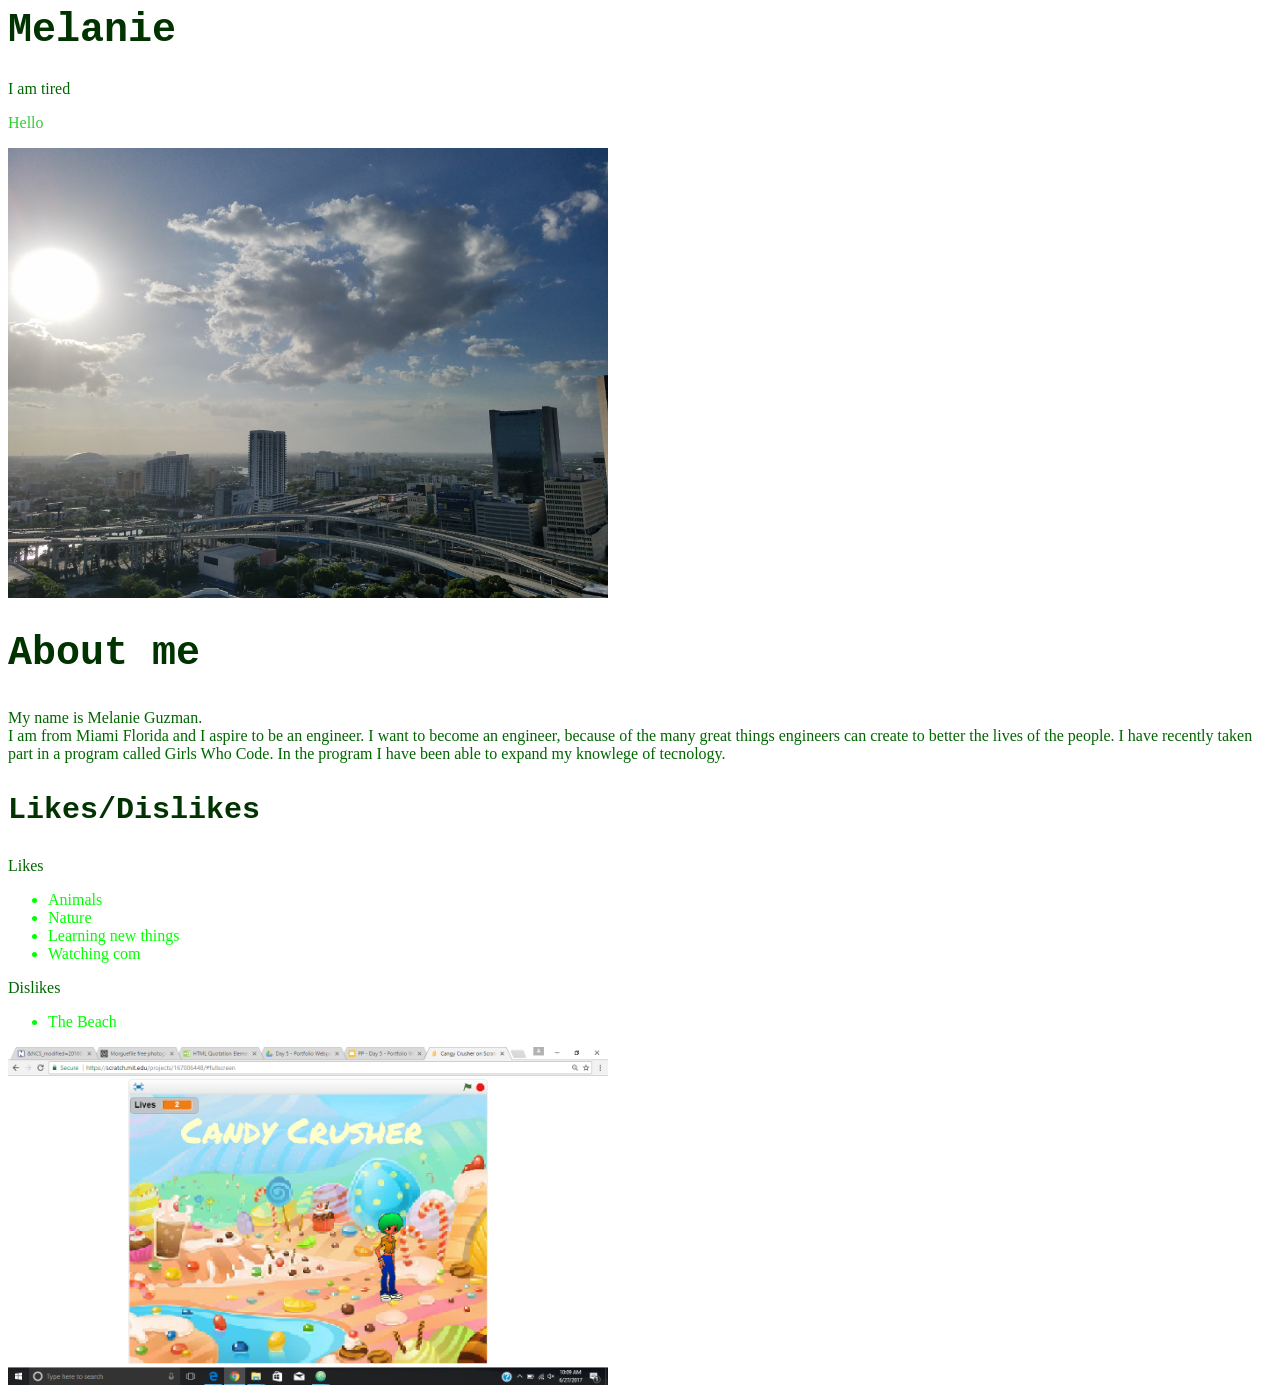
==== index.html @ c181ba26 "BLAH" ====
<!html>
<HTML>
  <HEAD>
    <link rel="stylesheet" type="text/css" href="Style.css">
  </HEAD>
  <BODY>
    <h1> Melanie</h1>
    <p> I am tired</p>
    <p id="Firstp"> Hello</p>
    <img src="Sky.jpg" width="600" alt="Image of Miami sky">
    <h2> About me</h2>
    <p> My name is Melanie Guzman. </br>I am from Miami Florida and I aspire to be an engineer. I want to become an engineer, because of the many great things engineers can create to better the lives of the people. I have recently taken part in a program called Girls Who Code. In the program I have been able to expand my knowlege of tecnology.</p>
    <h3>Likes/Dislikes</h3>
  <p>Likes</p>
  <ul>
    <li>Animals
    <li>Nature
    <li>Learning new things
    <li>Watching com
  </ul>
    <p>Dislikes</p>
  <ul>
    <li> The Beach
  </ul>
    <img src="Game.png" width="600" alt="Image of side scroller game">
  </BODY>
  </HTML>
---- Style.css ----
h1 {
  color: #003300;
  font-family: monospace;
  font-size: 40px
}
p {
  color: #006600;
}
#Firstp {
  color: rgb(51, 204, 51);
}
h2 {
  color: #003300;
  font-family: monospace;
  font-size: 40px
}
h3 {
  color: #003300;
  font-family: monospace;
  font-size: 30px
}
li {
  color: #00ff00;
}
BODY {
background-image: url("Drip.jpg");
}
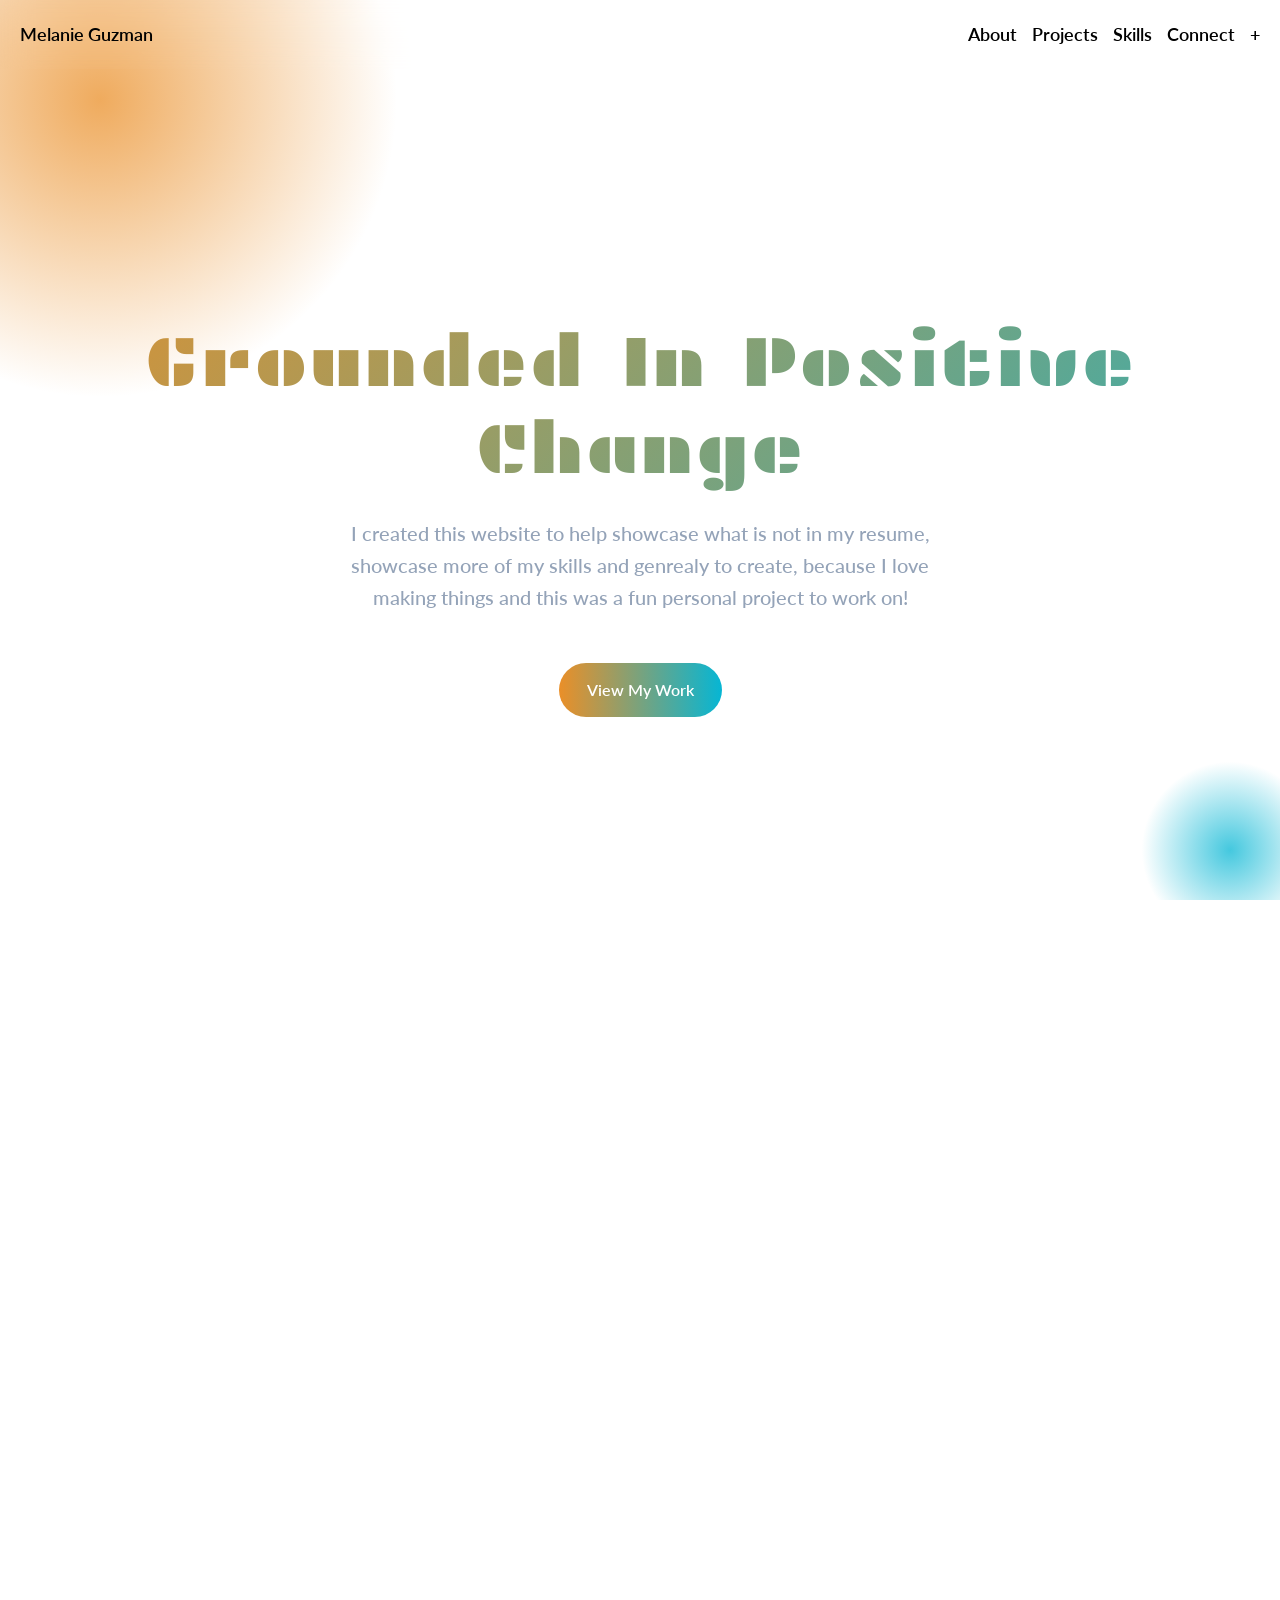
==== commit 041f3bdd: "Add files via upload" ====
--- a/index.html
+++ b/index.html
@@ -1,27 +1,179 @@
-<!html>
-<HTML>
-  <HEAD>
-    <link rel="stylesheet" type="text/css" href="Style.css">
-  </HEAD>
-  <BODY>
-    <h1> Melanie</h1>
-    <p> I am tired</p>
-    <p id="Firstp"> Hello</p>
-    <img src="Sky.jpg" width="600" alt="Image of Miami sky">
-    <h2> About me</h2>
-    <p> My name is Melanie Guzman. </br>I am from Miami Florida and I aspire to be an engineer. I want to become an engineer, because of the many great things engineers can create to better the lives of the people. I have recently taken part in a program called Girls Who Code. In the program I have been able to expand my knowlege of tecnology.</p>
-    <h3>Likes/Dislikes</h3>
-  <p>Likes</p>
-  <ul>
-    <li>Animals
-    <li>Nature
-    <li>Learning new things
-    <li>Watching com
-  </ul>
-    <p>Dislikes</p>
-  <ul>
-    <li> The Beach
-  </ul>
-    <img src="Game.png" width="600" alt="Image of side scroller game">
-  </BODY>
-  </HTML>
+<!DOCTYPE html>
+<html lang="en">
+<head>
+<link rel="stylesheet" href="Style.css">
+<meta charset="UTF-8">
+<link rel="icon" type="image/svg+xml" href="Favicon.png">
+<meta name="viewport" content="width=device-width, initial-scale=1.0">
+<title>Melanie | Portfolio</title>
+
+<link rel="preconnect" href="https://fonts.googleapis.com">
+<link rel="preconnect" href="https://fonts.gstatic.com" crossorigin>
+<link href="https://fonts.googleapis.com/css2?family=Oi&display=swap" rel="stylesheet">
+<link rel="preconnect" href="https://fonts.googleapis.com">
+<link rel="preconnect" href="https://fonts.gstatic.com" crossorigin>
+<link href="https://fonts.googleapis.com/css2?family=Lato&family=Oi&family=Plaster&display=swap" rel="stylesheet">
+<link rel="preconnect" href="https://fonts.googleapis.com">
+<link rel="preconnect" href="https://fonts.gstatic.com" crossorigin>
+<link href="https://fonts.googleapis.com/css2?family=Oi&family=Plaster&display=swap" rel="stylesheet">
+
+<script src="https://cdnjs.cloudflare.com/ajax/libs/gsap/3.12.5/gsap.min.js"></script>
+<script src="https://cdnjs.cloudflare.com/ajax/libs/jquery/3.7.1/jquery.min.js"></script>
+
+</head>
+<body>
+    
+<nav>
+    <div id="left-nav">Melanie Guzman</div>
+    <div>
+        <a href="#create-more">+</a>
+        <a href="#connect">Connect</a>
+        <a href="#skills">Skills</a>
+        <a href="#projects">Projects</a>
+        <a href="#about">About</a>
+
+    </div>
+</nav>
+
+<header>
+    <center>
+    <h1>Grounded In Positive Change</h1>
+    <p>I created this website to help showcase what is not in my resume, showcase more of my skills 
+        and genrealy to create, because I love making things and this was a fun personal project to work on!</p>   
+    <a href="#projects" class="btn">View My Work</a>
+    </center>
+</header>
+
+<section id="about">
+    <h2>About Me</h2>
+    <div class="card">
+
+        <p>I grew up in Miami, Florida in a humble home, to an Immigrant single mother. It is here through my connection with our beautiful beaches,
+         colorful sunrises, and distinct wildlife, where I learned the importance of our environment, and the unique challenges we face. 
+         It is up to us to take care of our planet and all living things. Keeping this at the forefront of my mind I worked really hard, because
+         I knew I wanted to make a difference. <br></p>
+    
+        <p>I was gracious enough to have moved to Boston, Massachuests to attend Northeastern University on a full ride Scholarship for resilent
+         individuals who were able to flourish despite adversity. I pursed a degree in Environmental Sustainabiltiy to make sure I worked in 
+         a field that would help me make a positive impact on the world and help create a more equitable and sustainable future for everyone.</p>
+        
+        <p>All my work experiences have been curated to focus on pushing myself, helping others, improving orgazational standards, either internal processes
+         or internal culture, using my unique perspective, problem solving skills, and the most current technology.</p> 
+        
+        <p>I am passionate about collaboration, working with Community, and Improving our planet. I will admit it has been a current struggle for me to obtain
+         work that is environmentally focuesed and fulfiling. Nonethless, my want to work within my community has led me to create meaningful projects
+         which I've showcased below!</p>
+
+        
+    </div>
+</section>
+
+<section id="skills" style="max-width: 100%; overflow: hidden;">
+    <h2>Skills</h2>
+    
+    <div class="marquee-container">
+        <div class="marquee-track">
+            <div class="skill-word">Adaptable</div>
+            <div class="skill-word">Creative</div>
+            <div class="skill-word">Open Minded</div>
+            <div class="skill-word">Forward Thinker</div>
+            <div class="skill-word">Researcher</div>
+            <div class="skill-word">Positive</div>
+            <div class="skill-word">Resilient</div>
+            <div class="skill-word">Problem Solver</div>
+            
+            <div class="skill-word">Adaptable</div>
+            <div class="skill-word">Creative</div>
+            <div class="skill-word">Open Minded</div>
+            <div class="skill-word">Forward Thinker</div>
+            <div class="skill-word">Researcher</div>
+            <div class="skill-word">Positive</div>
+            <div class="skill-word">Resilient</div>
+            <div class="skill-word">Problem Solver</div>
+        </div>
+    </div>
+</section>
+
+    </div>
+</section>
+
+<section id="projects">
+    <h2>Projects</h2>
+    <div class="card">
+        <p>I am passionate about using my skills and experiences to make a positive impact on the world, and I am always looking for new ways 
+             to do so. Each project is a snippet of work I am helping push forward, born from my interests, personal time, and rooted in my need to do meaningful work. <br></p>
+    </div>
+    <div class="project-list">
+        <article class="project-card">
+            <div class="project-image">
+                <img src="CenterOfCancerPRLogo.png" alt="Project One image">
+            </div>
+            <div class="project-content">
+                <h3>Water Quality and Cancer Research</h3>
+                <p>Collaborating with the Center of Cancer Research of Puerto Rico to better understand public water systems relation to different types of cancer.
+                Building upon my previous research and integrating current medical data from the Center. Creating the most up to date information to inform
+                communities, as well as enact change to better protect vulnerable populations.</p>
+            </div>
+        </article>
+        <article class="project-card">
+            <div class="project-image">
+                <img src="ETTALogo.png" alt="Project Two image">
+            </div>
+            <div class="project-content">
+                <h3>Environmental Justice</h3>
+                <p>Coordinating the Wampanoag Tribe in Massachusetts to secure native land and ensure environmental sustainability. Starting with historical knowledge,
+                and government to create meaningful change for Tribal members.</p>
+            </div>
+        </article>
+        <article class="project-card">
+            <div class="project-image">
+                <img src="WEFGlobalLogo.jpg" alt="Project Three image">
+            </div>
+            <div class="project-content">
+                <h3>Global Shaper National Campaign</h3>
+                <p>As a Global Shaper member with the World Economic Forum our Austin Hub is working with the national Unshred Medical Debt non-profit
+                to help relieve national medical debt. Fundraising locally in coordination with hubs across the U.S. to collectively relieve 10 million dollars
+                of medical debt in 6 months. In addition, we are fostering community relationships at the University of Texas, Austin and Austin Community College
+                to help young adults learn how to manage their finances, and make informed decisions about their money.</p>
+            </div>
+        </article>
+    </div>
+</section>
+
+<section id="connect">
+    <h2>Connect</h2>
+    <div class="connect-links">
+        <a href="mailto:Guzman.me@Northeastern.edu">Email</a>
+        <a href="https://linkedin.com/in/MelanieGuzman" target="_blank" rel="noopener">LinkedIn</a>
+        <span class="phone-reveal" role="button" tabindex="0" data-number="(786)-571-1651">Phone</span>
+    </div>
+</section>
+
+<section id="create-more">
+  <h2>+</h2>
+
+  <div class="stage">
+    <div class="container">
+      <div class="ring">
+        <img class="img" src="./BlueWave.jpg" alt="Photo of me Looking at a Dual Use Solar Farm devloped by BlueWave">
+        <img class="img" src="./Farm_Photo.jpg" alt="Photo of me with a friend working on a Community Farm in Boston">
+        <img class="img" src="./5K.jpg" alt="My first 5K I ran in Boston">
+        <img class="img" src="./Hike.jpg" alt="First time hiking a mountain in Massachusetts">
+        <img class="img" src="./Backpacking.jpg" alt="First time throught Central America, here I am in Mexico">
+        <img class="img" src="./Research.jpg" alt="Conference of researchers in Puerto Rico">
+        <img class="img" src="./Camping.jpg" alt="First time backpacking and Camping in Texas">
+        <img class="img" src="./Bike.jpg" alt="Build my bike from just the Frame at Yellow Bike Project in Texas">
+        <img class="img" src="./PowerU.png" alt="Me receiving the Vanguard Award for my Social Justice work with PowerU a Non-profit in Miami">
+      </div>
+    </div>
+  </div>
+
+</section>
+
+<footer>
+    © 2026 Designed with Intention by Melanie Guzman
+</footer>
+<!-- Call JavaScript file to initiate animations and interactivity -->
+<script src="script.js"></script>
+</body>
+</html>
--- a/Style.css
+++ b/Style.css
@@ -1,27 +1,525 @@
-h1 {
-  color: #003300;
-  font-family: monospace;
-  font-size: 40px
-}
-p {
-  color: #006600;
-}
-#Firstp {
-  color: rgb(51, 204, 51);
-}
+:root {
+    --bg: #FFFFFF;
+    --card: #ea8f28;
+    --accent1: #ea8f28;
+    --accent2: #06b6d4;
+    --text: #000408;
+    --subtle: #94a3b8;
+}
+
+* {
+    margin: 0;
+    padding: 0;
+    box-sizing: border-box;
+    font-family: 'Lato', sans-serif;
+    scroll-behavior: smooth;
+}
+
+body {
+    background: var(--bg);
+    color: var(--text);
+    line-height: 1.6;
+}
+
+/* Background Glow */
+body::before {
+    content: "";
+    position: fixed;
+    width: 600px;
+    height: 600px;
+    background: radial-gradient(circle, var(--accent1), transparent 70%);
+    top: -200px;
+    left: -200px;
+    opacity: 0.75;
+    z-index: -1;
+}
+
+body::after {
+    content: "";
+    position: fixed;
+    width: 500px;
+    height: 500px;
+    background: radial-gradient(circle, var(--accent2), transparent 25%);
+    bottom: -200px;
+    right: -200px;
+    opacity: 0.75;
+    z-index: -1;
+}
+
+/* Navbar */
+nav {
+    position: sticky; /* Sticks navigation bar to the top */
+    top: 0; 
+    width: 100%;
+    padding: 20px;
+    z-index: 1000;
+    display: flex;
+    justify-content: space-between;
+    backdrop-filter: blur(15px);
+}
+
+#left-nav {
+    display: flex;
+    color: black;
+    font-weight: 600;
+    font-size: 1.125rem;
+}
+
+nav a {
+    float: right;
+    color: black;
+    text-decoration: none;
+    margin-left: 15px;
+    font-weight: 600;
+    transition: 0.3s;
+    font-size: 1.125rem;
+}
+
+nav a:hover {
+    color: rgba(98, 25, 223, 0.486);
+}
+
+/* Hero */
+header {
+    height: 100vh;
+    width: 100%;
+    display: flex;
+    flex-direction: column;
+    justify-content: center;
+    align-items: center;
+    padding: 0 5%;
+}
+
+/*Top  with gradient animation*/
+header h1 {
+    font-size: 4.5rem;
+    font-family: 'Plaster', serif;
+    font-weight: 500;
+    letter-spacing: 1px;
+    line-height: 1.2;
+    position: relative;
+    top: -0.15rem;
+    padding-bottom: 0.25rem;
+    background: linear-gradient(135deg, var(--accent1), var(--accent2), var(--accent1));
+    background-size: 300% 300%;
+    background-position: 0% 50%;
+    -webkit-background-clip: text;
+    background-clip: text;
+    -webkit-text-fill-color: transparent;
+    animation: gradientShift 7s ease infinite;
+}
+
+@keyframes gradientShift {
+    0% { background-position: 0% 50%; }
+    50% { background-position: 100% 50%; }
+    100% { background-position: 0% 50%; }
+}
+
+header p {
+    margin-top: 20px;
+    color: var(--subtle);
+    max-width: 600px;
+    font-family: "Lato", monospace;
+    font-weight: 500;
+    font-size: 1.25rem;
+}
+
+.btn {
+    margin-top: 30px;
+    padding: 14px 28px;
+    border-radius: 30px;
+    border: none;
+    background: linear-gradient(to right, var(--accent1), var(--accent2));
+    color: white;
+    font-weight: 600;
+    cursor: pointer;
+    transition: 0.3s;
+    text-decoration: none;
+    display: inline-block;
+}
+
+.btn:hover {
+    transform: translateY(-3px);
+    box-shadow: 0 10px 25px rgba(98, 25, 223, 0.486);
+}
+
+/* Sections */
+section {
+    padding: 100px 5%; /* Reduce horizontal padding to prevent overflow */
+}
+
+#create-more {
+    padding-top: 40px;
+    padding-bottom: 24px;
+}
+
 h2 {
-  color: #003300;
-  font-family: monospace;
-  font-size: 40px
-}
+    font-size: 2.8rem;
+    font-family: 'Lato', serif;
+    font-weight: 600;
+    margin-bottom: 50px;
+    text-transform: uppercase;
+    letter-spacing: 1px;
+    position: relative;
+    display: inline-block;
+}
+
+h2::after {
+    content: "";
+    position: absolute;
+    bottom: -10px;
+    left: 0;
+    width: 100%;
+    height: 4px;
+    background: linear-gradient(to right, var(--accent1), var(--accent2));
+    border-radius: 2px;
+}
+
 h3 {
-  color: #003300;
-  font-family: monospace;
-  font-size: 30px
-}
-li {
-  color: #00ff00;
-}
-BODY {
-background-image: url("Drip.jpg");
-}
+    font-family: 'Lato';
+    font-weight: 600;
+    letter-spacing: 0.5px;
+    color: var(--accent1);
+}
+
+/* Paragraph spacingv */
+
+p { margin-bottom: 20px; }
+
+/* Cards */
+.grid {
+    display: grid;
+    grid-template-columns: repeat(auto-fit, minmax(250px, 1fr));
+    gap: 25px;
+}
+
+/*All Orange Card Bubbles and Hover Effect */
+.card {
+    background: var(--card);
+    padding: 30px;
+    border-radius: 20px;
+    backdrop-filter: blur(15px);
+    border: 1px solid rgba(201, 116, 3, 0.795);
+    transition: 0.3s;
+    margin-bottom: 20px;
+    font-family: 'Plaster', serif;
+
+}
+
+.card:hover {
+    transform: translateY(-8px);
+    border-color: var(--accent2);
+}
+
+#connect .connect-links {
+    display: flex;
+    gap: 20px;
+    justify-content: space-between;
+    flex-wrap: wrap;
+    margin-top: 30px;
+}
+
+#connect .connect-links a,
+#connect .connect-links .phone-reveal {
+    flex: 1 1 calc(33.333% - 13.33px);
+    min-width: 220px;
+    padding: 24px 0;
+    font-family: 'Plaster', serif;
+    font-size: 2.6rem;
+    font-weight: 800;
+    text-align: center;
+    text-decoration: none;
+    display: flex;
+    align-items: center;
+    justify-content: center;
+    background: linear-gradient(135deg, var(--accent1), var(--accent2), var(--accent1));
+    background-size: 300% 300%;
+    background-position: 0% 50%;
+    -webkit-background-clip: text;
+    background-clip: text;
+    -webkit-text-fill-color: transparent;
+    animation: gradientShift 7s ease infinite;
+    transition: transform 0.25s ease, border-bottom 0.25s ease, font-size 0.2s ease;
+    border-bottom: 4px solid transparent;
+    cursor: pointer;
+    white-space: nowrap;
+}
+
+#connect .connect-links a:hover,
+#connect .connect-links a:focus,
+#connect .connect-links .phone-reveal:hover,
+#connect .connect-links .phone-reveal:focus {
+    transform: translateY(-2px);
+    border-bottom-color: var(rgba(98, 25, 223, 0.486));
+}
+
+#connect .connect-links .phone-reveal.revealed {
+    font-size: 1.4rem;
+    color: var(--accent2);
+    border-bottom-color: var(--accent2);
+}
+
+@media (max-width: 900px) {
+    #connect .connect-links {
+        flex-direction: column;
+    }
+
+    #connect .connect-links a {
+        width: 100%;
+    }
+}
+
+.project-list {
+    display: grid;
+    gap: 60px;
+    max-width: 1320px;
+    margin: 0 auto;
+}
+
+.project-card {
+    display: flex;
+    gap: 40px;
+    align-items: stretch;
+    /* keep container narrow so cards align left or right */
+    max-width: 1100px;
+    width: calc(100% - 40px);
+    background: transparent;
+    padding: 0;
+    border-radius: 0;
+    backdrop-filter: none;
+    border: none;
+    min-height: 70vh;
+    overflow: visible;
+    opacity: 0;
+    transform: translateY(50px);
+    transition: opacity 0.9s ease, transform 0.9s ease;
+}
+
+.project-card.visible {
+    opacity: 1;
+    transform: translateY(0);
+}
+
+.project-card:hover {
+    transform: none;
+}
+
+.project-card:nth-child(odd) {
+    margin-right: auto; /* align left */
+    flex-direction: row;
+}
+
+.project-card:nth-child(even) {
+    margin-left: auto; /* align right */
+    flex-direction: row-reverse; /* swap image/content */
+}
+
+.project-image {
+    flex: 0 0 65%;
+    min-height: 100%;
+    height: 100%;
+    border-radius: 16px;
+    overflow: hidden;
+    background: transparent;
+    display: flex;
+    align-items: center;
+    justify-content: center;
+    color: var(--text);
+    font-weight: 600;
+    text-align: center;
+    padding: 0;
+}
+
+.project-image img {
+    width: 100%;
+    height: 100%;
+    object-fit: scale-down;
+    display: block;
+}
+
+.project-content {
+    flex: 1 1 35%;
+    display: flex;
+    flex-direction: column;
+    justify-content: center;
+    gap: 24px;
+    padding: 18px 12px; /* reduced horizontal padding to give more room */
+}
+
+.project-content h3 {
+    margin: 0;
+    font-size: 2.3rem;
+}
+
+.project-content p {
+    color: var(--text);
+    line-height: 1.9;
+    font-size: 1.05rem;
+}
+
+@media (max-width: 1100px) {
+    .project-card {
+        flex-direction: column;
+        align-items: stretch;
+        min-height: auto;
+        width: 100%;
+        max-width: 100%;
+    }
+
+    .project-card:nth-child(even) {
+        flex-direction: column;
+    }
+
+    .project-image {
+        flex: none;
+        width: 100%;
+        min-height: 340px;
+    }
+
+    .project-content {
+        flex: none;
+        width: 100%;
+        padding: 12px 12px; /* smaller on narrow screens */
+    }
+}
+
+@media (max-width: 900px) {
+    .project-card {
+        padding: 30px 20px;
+    }
+}
+
+@media (max-width: 600px) {
+    .project-image {
+        min-height: 260px;
+        padding: 24px;
+    }
+}
+
+html, body, .stage, .ring, .img {
+  width:100%;
+  height: 100%;
+  transform-style: preserve-3d;
+  user-select:none;
+}
+
+html, body {
+    overflow-x: hidden; /* Prevents horizontal scroll */
+}
+
+
+/*  Parallax Carousel */
+.stage{
+    width:100%;
+    height:500px;
+    position:relative;
+    overflow:hidden;
+}
+
+.container{
+    position:absolute;
+    width:20vw;
+    height:400px;
+    left:50%;
+    top:50%;
+    transform:translate(-50%,-50%);
+    perspective:2000px;
+}
+
+.ring{
+    width:100%;
+    height:100%;
+    position:absolute;
+    transform-style:preserve-3d;
+}
+
+.img{
+    position:absolute;
+    width: 100%;
+    height:400px;
+    background-size:cover;
+    background-position:center;
+    border-radius:10px;
+    object-fit: cover;
+}
+
+/* Footer */
+footer {
+    text-align: center;
+    padding: 18px 0 12px;
+    color: var(--subtle);
+}
+/* Skills Infinite Marquee Layout */
+.marquee-container {
+    width: 100vw;
+    position: relative;
+    left: 50%;
+    right: 50%;
+    margin-top: 175px;
+    margin-bottom: 50px;
+    margin-left: -50vw;
+    margin-right: -50vw;
+    overflow: hidden;
+    padding: 30px 0;
+    background: transparent;
+}
+
+/* Smooth fade-out mask on screen edges */
+.marquee-container::before,
+.marquee-container::after {
+    content: "";
+    position: absolute;
+    top: 0;
+    width: 150px;
+    height: 100%;
+    z-index: 2;
+    pointer-events: none;
+}
+.marquee-container::before {
+    left: 0;
+    background: linear-gradient(to right, var(--bg), transparent);
+}
+.marquee-container::after {
+    right: 0;
+    background: linear-gradient(to left, var(--bg), transparent);
+}
+
+.marquee-track {
+    display: flex;
+    width: max-content;
+    animation: scrollMarquee 30s linear infinite; /* speed of text */
+}
+
+/* Pauses the track on hover */
+.marquee-track:hover {
+    animation-play-state: paused;
+}
+
+.skill-word {
+    font-size: 3.8rem;
+    font-weight: 900; /* Extra bold */
+    text-transform: uppercase;
+    letter-spacing: 2px;
+    padding: 0 50px;
+    white-space: nowrap;
+    display: flex;
+    align-items: center;
+    color: #000408;}
+
+/* Infinite loop math: translates exactly half the track length */
+@keyframes scrollMarquee {
+    0% {
+        transform: translateX(0);
+    }
+    100% {
+        transform: translateX(-50%);
+    }
+}
+
+/* Responsive font sizes for mobile screens */
+@media (max-width: 768px) {
+    .skill-word {
+        font-size: 2.5rem;
+        padding: 0 30px;
+    }
+}
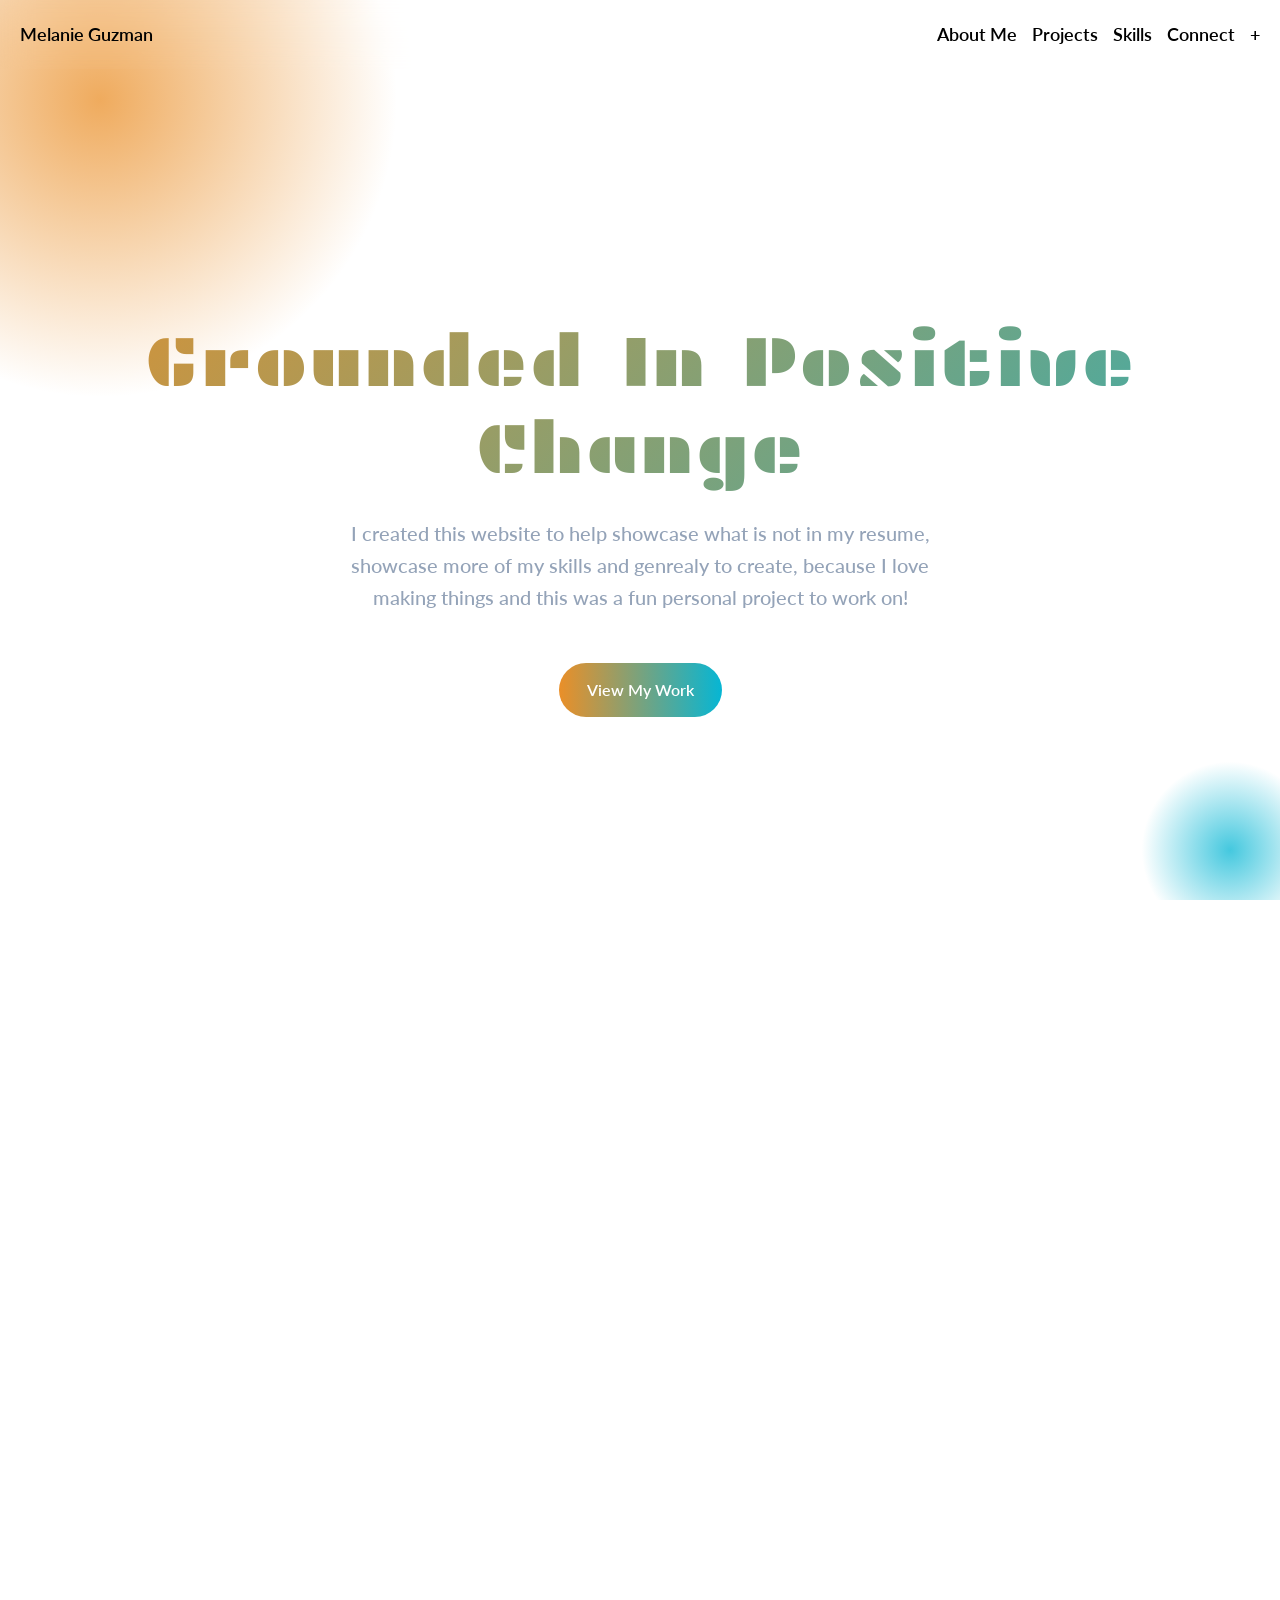
==== commit 2677c6dc: "Add files via upload" ====
--- a/index.html
+++ b/index.html
@@ -30,7 +30,7 @@
         <a href="#connect">Connect</a>
         <a href="#skills">Skills</a>
         <a href="#projects">Projects</a>
-        <a href="#about">About</a>
+        <a href="#about">About Me</a>
 
     </div>
 </nav>
@@ -174,6 +174,6 @@
     © 2026 Designed with Intention by Melanie Guzman
 </footer>
 <!-- Call JavaScript file to initiate animations and interactivity -->
-<script src="script.js"></script>
+<script src="Script.js"></script>
 </body>
 </html>
